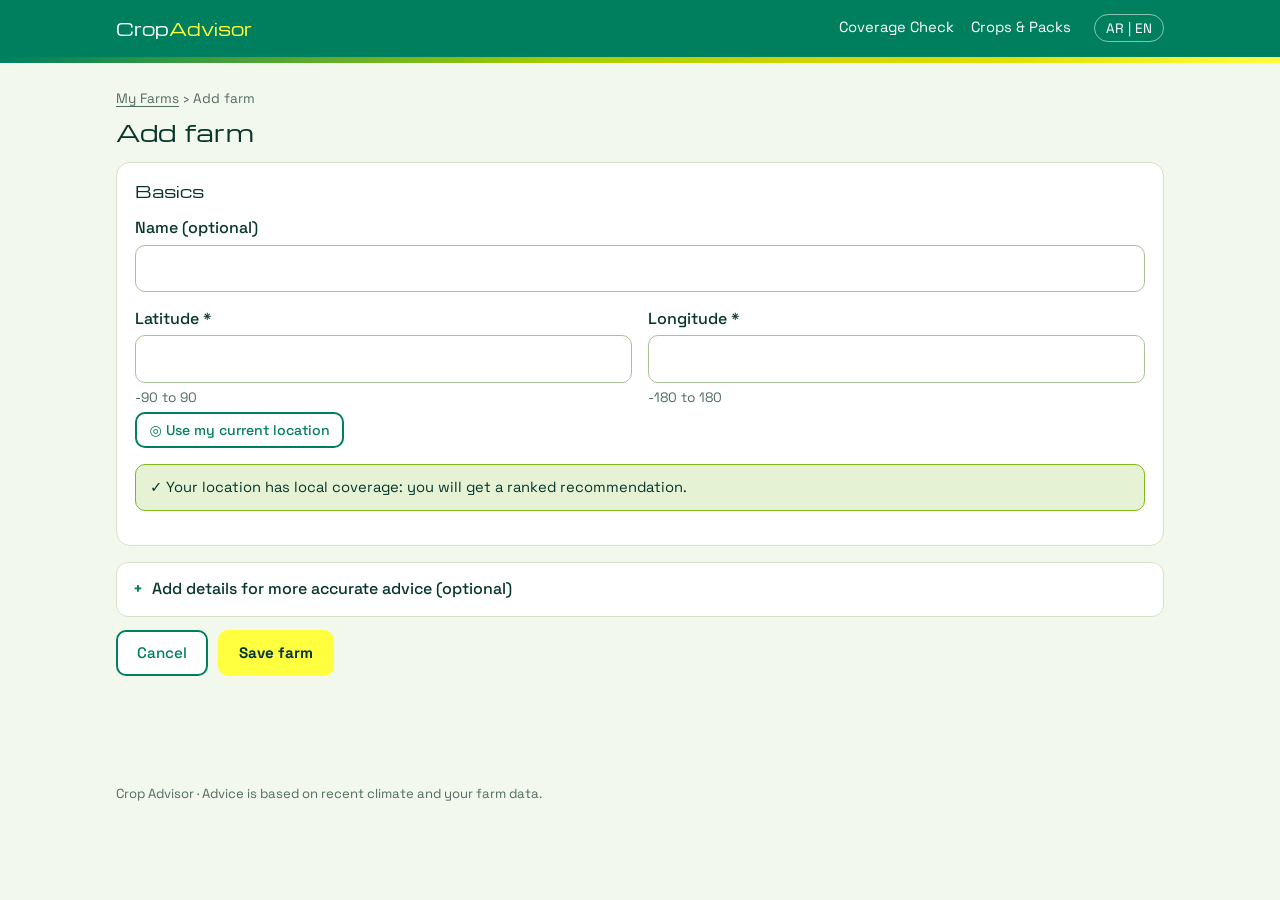
==== add-farm.html @ c193767f "Add files via upload" ====
<!doctype html><html lang="en"><head><meta charset="utf-8"><meta name="viewport" content="width=device-width,initial-scale=1">
<title>Add Farm · Crop Advisor</title><link rel="stylesheet" href="style.css"></head><body>
<header class="site"><div class="in"><a class="logo" href="index.html">Crop<b>Advisor</b></a>
<nav><a href="coverage.html">Coverage Check</a><a href="crops.html">Crops &amp; Packs</a></nav>
<a class="lang" href="#" aria-label="Switch language">AR | EN</a></div><div class="ribbon"></div></header><main>
<p class="crumbs"><a href="index.html">My Farms</a> › Add farm</p><h1>Add farm</h1>
<div class="stack" style="margin-top:1rem"><div class="card"><h2>Basics</h2>
<label for="n">Name (optional)</label><input type="text" id="n" value="">
<div class="two-col"><div><label for="la">Latitude *</label><input type="text" id="la" inputmode="decimal" value=""><p class="hint">-90 to 90</p></div>
<div><label for="lo">Longitude *</label><input type="text" id="lo" inputmode="decimal" value=""><p class="hint">-180 to 180</p></div></div>
<a class="btn alt sm" href="#">◎ Use my current location</a>
<p class="banner good" style="margin-top:1rem">✓ Your location has local coverage: you will get a ranked recommendation.</p></div>
<details><summary>Add details for more accurate advice (optional)</summary>
<label for="el">Elevation (m)</label><input type="number" id="el" value="">
<span class="lab">Irrigation</span><div class="pills"><label><input type="radio" name="ir"><span>No irrigation</span></label><label><input type="radio" name="ir"><span>Limited</span></label><label><input type="radio" name="ir"><span>Full</span></label><label><input type="radio" name="ir"><span>I don't know</span></label></div>
<p class="hint">If not set, we assume no irrigation and exclude crops that need irrigation.</p>
<label for="sa">Soil salinity (dS/m)</label><input type="text" id="sa" inputmode="decimal" value=""><label style="font-weight:400"><input type="checkbox"> I don't know</label>
<p class="hint">If unknown, we will ask you to check it for sensitive crops.</p>
<span class="lab">Soil depth</span><div class="pills"><label><input type="radio" name="sd"><span>Shallow</span></label><label><input type="radio" name="sd"><span>Medium</span></label><label><input type="radio" name="sd"><span>Deep</span></label><label><input type="radio" name="sd"><span>I don't know</span></label></div>
<label for="pc">Previous crop</label><select id="pc"><option>I don't know / none</option><option>Wheat</option><option>Barley</option><option>Lentil</option></select>
<p class="hint">Helps us suggest crops that restore nitrogen after cereals.</p></details></div>
<div class="sticky"><a class="btn alt" href="index.html">Cancel</a><a class="btn go" href="farm.html">Save farm</a></div></main><footer>Crop Advisor · Advice is based on recent climate and your farm data.</footer></body></html>
---- style.css ----
/* Crop Advisor — shared stylesheet
   Palette: Jungle Teal 007f5f · Sea Green 2b9348 · Bright Fern 55a630 · Lime Moss 80b918
            Yellow Green aacc00 · Lemon Lime bfd200 d4d700 dddf00 · Yellow eeef20 ffff3f
   Fonts: Michroma (NASA-style display; swap in "Nasalization" if installed) + Space Grotesk (body) */
@import url("https://fonts.googleapis.com/css2?family=Michroma&family=Space+Grotesk:wght@400;500;700&display=swap");
:root{
  --teal:#007f5f;--sea:#2b9348;--fern:#55a630;--moss:#80b918;--yg:#aacc00;
  --lime:#bfd200;--lime2:#d4d700;--lime3:#dddf00;--yel:#eeef20;--yel2:#ffff3f;
  --ink:#06352b;--muted:#4f6b62;--line:#d5e3c8;--bg:#f3f8ec;--card:#fff;
  --tint:#e6f2d4;--warn:#fff8b8;--r:14px;
  --display:"Nasalization","Michroma","Space Grotesk",sans-serif;
  --body:"Space Grotesk","Segoe UI",system-ui,sans-serif;
}
*{box-sizing:border-box}
body{margin:0;background:var(--bg);color:var(--ink);font:400 16px/1.55 var(--body)}
a{color:var(--teal);text-underline-offset:3px}
h1,h2,h3{font-family:var(--display);font-weight:400;letter-spacing:.01em;line-height:1.25;margin:0}
h1{font-size:1.45rem}h2{font-size:1.02rem;margin-bottom:.7rem}h3{font-size:.9rem}
p{margin:.3rem 0 .6rem}
.muted{color:var(--muted);font-size:.9rem}
/* header */
.site{background:var(--teal);color:#fff}
.site .in{max-width:1080px;margin:auto;padding:.8rem 1rem;display:flex;flex-wrap:wrap;gap:.6rem 1.4rem;align-items:center}
.logo{font:400 1.05rem var(--display);color:#fff;text-decoration:none;margin-right:auto}
.logo b{color:var(--yel2);font-weight:400}
.site nav{display:flex;gap:1.1rem;font-size:.92rem}
.site nav a{color:#fff;text-decoration:none;padding:.2rem 0;border-bottom:2px solid transparent}
.site nav a:hover,.site nav a.on{border-color:var(--yel2)}
.lang{border:1px solid #ffffff88;border-radius:99px;padding:.15rem .7rem;font-size:.85rem;color:#fff;text-decoration:none}
.ribbon{height:6px;background:linear-gradient(90deg,#007f5f,#2b9348,#55a630,#80b918,#aacc00,#bfd200,#d4d700,#dddf00,#eeef20,#ffff3f)}
main{max-width:1080px;margin:auto;padding:1.3rem 1rem 5rem}
footer{max-width:1080px;margin:auto;padding:1rem;color:var(--muted);font-size:.82rem}
.crumbs{font-size:.85rem;color:var(--muted);margin-bottom:.5rem}
.crumbs a{color:var(--muted)}
.bar{display:flex;flex-wrap:wrap;gap:.8rem;align-items:center;justify-content:space-between;margin-bottom:1.1rem}
/* buttons */
.btn{display:inline-flex;align-items:center;justify-content:center;gap:.4rem;font:500 .95rem var(--body);padding:.7rem 1.2rem;border-radius:10px;border:2px solid var(--teal);background:var(--teal);color:#fff;text-decoration:none;cursor:pointer;min-height:44px}
.btn:hover{background:var(--ink);border-color:var(--ink)}
.btn.alt{background:#fff;color:var(--teal)}
.btn.alt:hover{background:var(--tint)}
.btn.go{background:var(--yel2);border-color:var(--yel2);color:var(--ink);font-weight:700}
.btn.go:hover{background:var(--yel);border-color:var(--yel)}
.btn.danger{background:#b3261e;border-color:#b3261e}
.btn[disabled]{opacity:.45;pointer-events:none}
.btn.sm{padding:.35rem .8rem;min-height:36px;font-size:.88rem}
:focus-visible{outline:3px solid var(--ink);outline-offset:2px}
/* cards & grid */
.card{background:var(--card);border:1px solid var(--line);border-radius:var(--r);padding:1.1rem}
.card.hot{border:2px solid var(--moss);background:linear-gradient(180deg,#fff,var(--tint))}
.stack>*+*{margin-top:1rem}
.grid{display:grid;gap:1rem}
@media(min-width:800px){.grid.two{grid-template-columns:1fr 1fr}.grid.main{grid-template-columns:1.4fr 1fr}}
.card a.cover{color:inherit;text-decoration:none}
/* badges: always text + icon */
.badge{display:inline-flex;gap:.35rem;align-items:center;font-size:.82rem;font-weight:500;padding:.15rem .65rem;border-radius:99px;background:var(--tint);color:var(--ink);border:1px solid var(--moss)}
.badge.ok{background:var(--sea);border-color:var(--sea);color:#fff}
.badge.warn{background:var(--warn);border-color:var(--lime3)}
.badge.na{background:#eceee9;border-color:#c8cdc4;color:#5d655f}
.badge.info{background:#e1f3ee;border-color:var(--teal)}
.row{display:flex;flex-wrap:wrap;gap:.5rem;align-items:center}
/* data list */
dl.kv{display:grid;grid-template-columns:max-content 1fr;gap:.4rem 1.2rem;margin:.4rem 0}
dl.kv dt{color:var(--muted);font-size:.9rem}dl.kv dd{margin:0}
.banner{display:flex;gap:.6rem;align-items:flex-start;background:var(--warn);border:1px solid var(--lime3);border-radius:10px;padding:.7rem .9rem;margin-bottom:1rem;font-size:.92rem}
.banner.bad{background:#fde7e4;border-color:#e0a49d}
.banner.good{background:var(--tint);border-color:var(--moss)}
/* forms */
label,.lab{display:block;font-weight:500;margin:.9rem 0 .25rem}
.hint{font-size:.85rem;color:var(--muted);margin:.25rem 0}
input[type=text],input[type=number],select{width:100%;font:inherit;padding:.65rem .8rem;border:1.5px solid #a9c19a;border-radius:10px;background:#fff;color:var(--ink);min-height:44px}
input:focus,select:focus{border-color:var(--teal);outline:3px solid #aacc0088}
.two-col{display:grid;gap:0 1rem}@media(min-width:600px){.two-col{grid-template-columns:1fr 1fr}}
.pills{display:flex;flex-wrap:wrap;gap:.5rem}
.pills label{margin:0;font-weight:400}
.pills input{position:absolute;opacity:0}
.pills span{display:inline-block;padding:.5rem .9rem;border:1.5px solid #a9c19a;border-radius:99px;background:#fff;cursor:pointer}
.pills input:checked+span{background:var(--teal);color:#fff;border-color:var(--teal)}
.pills input:focus-visible+span{outline:3px solid var(--ink)}
details{border:1px solid var(--line);border-radius:12px;background:#fff;padding:.2rem 1rem}
details>summary{cursor:pointer;font-weight:500;padding:.7rem 0;list-style:none}
details>summary::before{content:"+";display:inline-block;width:1.2rem;color:var(--teal);font-weight:700}
details[open]>summary::before{content:"–"}
details[open]{padding-bottom:.8rem}
.sticky{position:sticky;bottom:0;background:linear-gradient(0deg,var(--bg) 70%,transparent);padding:.8rem 0;display:flex;gap:.6rem;z-index:5}
.sticky .btn{flex:1}@media(min-width:800px){.sticky{position:static;background:none}.sticky .btn{flex:none}}
/* farm card, lists */
.farm h3{margin-bottom:.3rem}
.farm .foot{display:flex;flex-wrap:wrap;gap:.6rem;align-items:center;justify-content:space-between;margin-top:.8rem}
.menu{position:relative;border:0;background:none;padding:0}
.menu summary{padding:.2rem .6rem;border:1px solid var(--line);border-radius:8px;display:inline-block}
.menu summary::before{content:""}
.menu .pop{position:absolute;right:0;z-index:9;background:#fff;border:1px solid var(--line);border-radius:10px;padding:.4rem;min-width:170px;box-shadow:0 8px 24px #06352b22}
.menu .pop a{display:block;padding:.45rem .6rem;text-decoration:none;border-radius:6px}
.menu .pop a:hover{background:var(--tint)}
.pager{display:flex;justify-content:center;gap:.6rem;margin-top:1.2rem}
/* crops rank */
.crop{display:grid;grid-template-columns:2.6rem 1fr;gap:.8rem;padding:.9rem 0;border-top:1px solid var(--line)}
.crop:first-of-type{border-top:0}
.rank{width:2.6rem;height:2.6rem;border-radius:50%;display:grid;place-items:center;font:400 .95rem var(--display);color:var(--ink)}
.crop ul{margin:.3rem 0;padding-left:1.1rem}
.fallow{border-left:6px solid var(--yg)}
.opt{display:flex;gap:.6rem;align-items:center;border:1.5px solid #a9c19a;border-radius:10px;padding:.6rem .8rem;margin:.4rem 0;background:#fff;font-weight:400}
.opt input{width:1.1rem;height:1.1rem;accent-color:var(--teal)}
/* modal via :target */
.modal{display:none;position:fixed;inset:0;background:#06352bb3;place-items:center;padding:1rem;z-index:20}
.modal:target{display:grid}
.modal .card{max-width:460px;width:100%}
.modal .row{justify-content:flex-end;margin-top:1rem}
/* tabs & misc */
.tabs{display:flex;gap:.3rem;border-bottom:2px solid var(--line);margin-bottom:1rem}
.tabs a{padding:.6rem 1.1rem;text-decoration:none;color:var(--muted);border-bottom:3px solid transparent;margin-bottom:-2px}
.tabs a.on{color:var(--teal);border-color:var(--teal);font-weight:700}
.ltr{direction:ltr;text-align:left;background:#fff;border-left:4px solid var(--moss);padding:.6rem .9rem;border-radius:6px;font-size:.9rem;margin:.4rem 0}
.steps{display:flex;gap:.4rem;flex-wrap:wrap;font-size:.85rem;color:var(--muted);margin-top:.6rem}
.steps span{background:var(--tint);padding:.2rem .6rem;border-radius:99px}
.toast{position:fixed;left:50%;transform:translateX(-50%);bottom:5rem;background:var(--ink);color:#fff;padding:.6rem 1rem;border-radius:10px;font-size:.9rem}
.err{color:#b3261e;font-size:.85rem;margin:.25rem 0}
.skel{height:14px;border-radius:7px;background:linear-gradient(90deg,#e3ecd8,#f4f8ee,#e3ecd8);margin:.5rem 0}
@media(prefers-reduced-motion:reduce){*{transition:none!important;animation:none!important}}
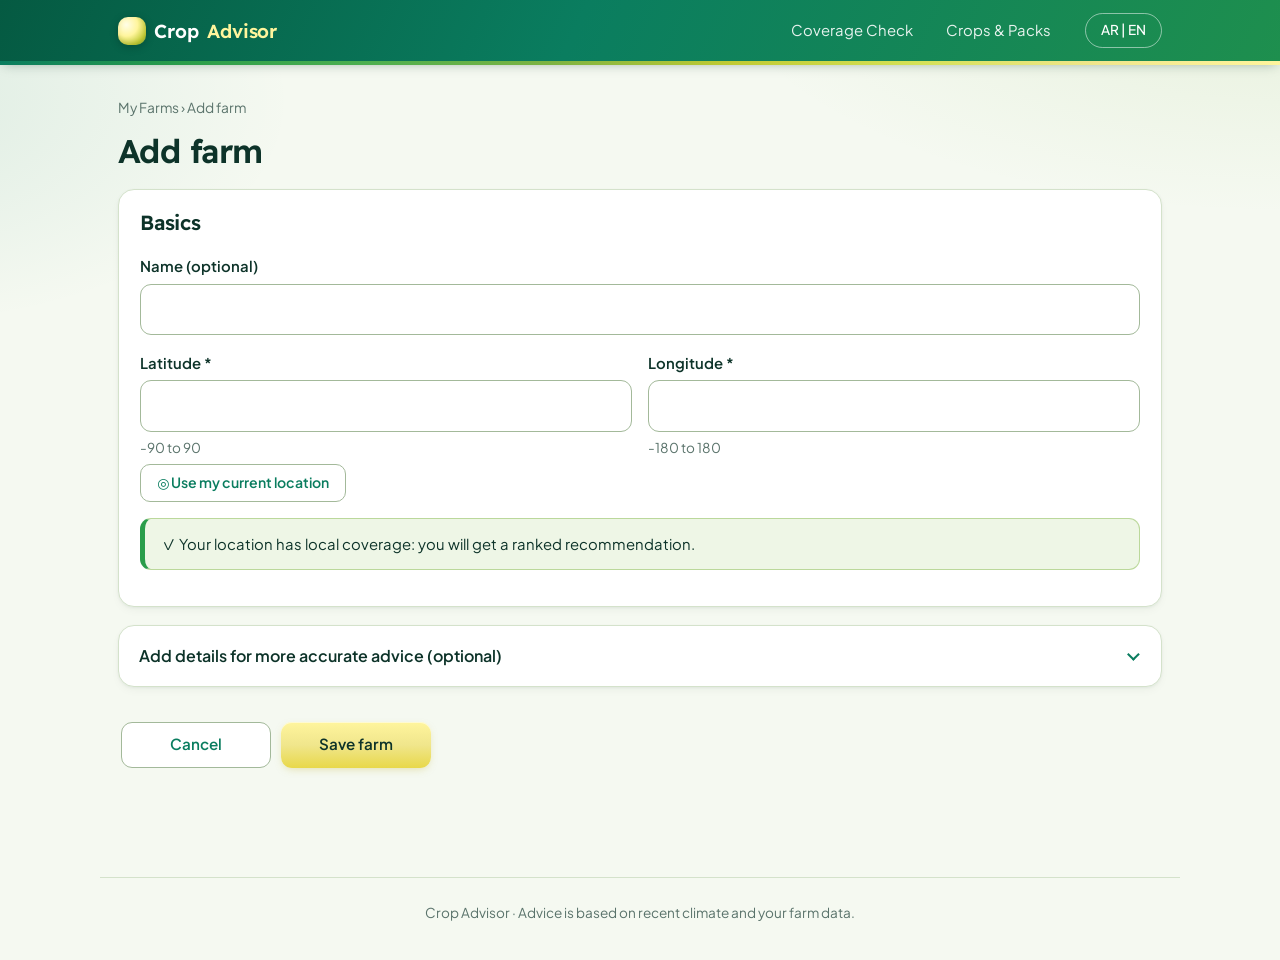
==== commit 1734fb7f: "Add files via upload" ====
--- a/add-farm.html
+++ b/add-farm.html
@@ -1,22 +1,61 @@
-<!doctype html><html lang="en"><head><meta charset="utf-8"><meta name="viewport" content="width=device-width,initial-scale=1">
-<title>Add Farm · Crop Advisor</title><link rel="stylesheet" href="style.css"></head><body>
-<header class="site"><div class="in"><a class="logo" href="index.html">Crop<b>Advisor</b></a>
-<nav><a href="coverage.html">Coverage Check</a><a href="crops.html">Crops &amp; Packs</a></nav>
-<a class="lang" href="#" aria-label="Switch language">AR | EN</a></div><div class="ribbon"></div></header><main>
-<p class="crumbs"><a href="index.html">My Farms</a> › Add farm</p><h1>Add farm</h1>
-<div class="stack" style="margin-top:1rem"><div class="card"><h2>Basics</h2>
-<label for="n">Name (optional)</label><input type="text" id="n" value="">
-<div class="two-col"><div><label for="la">Latitude *</label><input type="text" id="la" inputmode="decimal" value=""><p class="hint">-90 to 90</p></div>
-<div><label for="lo">Longitude *</label><input type="text" id="lo" inputmode="decimal" value=""><p class="hint">-180 to 180</p></div></div>
-<a class="btn alt sm" href="#">◎ Use my current location</a>
-<p class="banner good" style="margin-top:1rem">✓ Your location has local coverage: you will get a ranked recommendation.</p></div>
-<details><summary>Add details for more accurate advice (optional)</summary>
-<label for="el">Elevation (m)</label><input type="number" id="el" value="">
-<span class="lab">Irrigation</span><div class="pills"><label><input type="radio" name="ir"><span>No irrigation</span></label><label><input type="radio" name="ir"><span>Limited</span></label><label><input type="radio" name="ir"><span>Full</span></label><label><input type="radio" name="ir"><span>I don't know</span></label></div>
-<p class="hint">If not set, we assume no irrigation and exclude crops that need irrigation.</p>
-<label for="sa">Soil salinity (dS/m)</label><input type="text" id="sa" inputmode="decimal" value=""><label style="font-weight:400"><input type="checkbox"> I don't know</label>
-<p class="hint">If unknown, we will ask you to check it for sensitive crops.</p>
-<span class="lab">Soil depth</span><div class="pills"><label><input type="radio" name="sd"><span>Shallow</span></label><label><input type="radio" name="sd"><span>Medium</span></label><label><input type="radio" name="sd"><span>Deep</span></label><label><input type="radio" name="sd"><span>I don't know</span></label></div>
-<label for="pc">Previous crop</label><select id="pc"><option>I don't know / none</option><option>Wheat</option><option>Barley</option><option>Lentil</option></select>
-<p class="hint">Helps us suggest crops that restore nitrogen after cereals.</p></details></div>
-<div class="sticky"><a class="btn alt" href="index.html">Cancel</a><a class="btn go" href="farm.html">Save farm</a></div></main><footer>Crop Advisor · Advice is based on recent climate and your farm data.</footer></body></html>+<!doctype html>
+<html lang="en">
+<head>
+    <meta charset="utf-8">
+    <meta name="viewport" content="width=device-width,initial-scale=1">
+    <title>Add Farm · Crop Advisor</title>
+    <link rel="stylesheet" href="style.css">
+</head>
+<body>
+<header class="site">
+    <div class="in"><a class="logo" href="index.html">Crop<b>Advisor</b></a>
+        <nav><a href="coverage.html">Coverage Check</a><a href="crops.html">Crops &amp; Packs</a></nav>
+        <a class="lang" href="#" aria-label="Switch language">AR | EN</a></div>
+    <div class="ribbon"></div>
+</header>
+<main>
+    <p class="crumbs"><a href="index.html">My Farms</a> › Add farm</p>
+    <h1>Add farm</h1>
+    <div class="stack" style="margin-top:1rem">
+        <div class="card"><h2>Basics</h2>
+            <label for="n">Name (optional)</label><input type="text" id="n" value="">
+            <div class="two-col">
+                <div><label for="la">Latitude *</label><input type="text" id="la" inputmode="decimal" value="">
+                    <p class="hint">-90 to 90</p></div>
+                <div><label for="lo">Longitude *</label><input type="text" id="lo" inputmode="decimal" value="">
+                    <p class="hint">-180 to 180</p></div>
+            </div>
+            <a class="btn alt sm" href="#">◎ Use my current location</a>
+            <p class="banner good" style="margin-top:1rem">✓ Your location has local coverage: you will get a ranked
+                recommendation.</p></div>
+        <details>
+            <summary>Add details for more accurate advice (optional)</summary>
+            <label for="el">Elevation (m)</label><input type="number" id="el" value="">
+            <span class="lab">Irrigation</span>
+            <div class="pills"><label><input type="radio" name="ir"><span>No irrigation</span></label><label><input
+                    type="radio" name="ir"><span>Limited</span></label><label><input type="radio"
+                                                                                     name="ir"><span>Full</span></label><label><input
+                    type="radio" name="ir"><span>I don't know</span></label></div>
+            <p class="hint">If not set, we assume no irrigation and exclude crops that need irrigation.</p>
+            <label for="sa">Soil salinity (dS/m)</label><input type="text" id="sa" inputmode="decimal" value=""><label
+                style="font-weight:400"><input type="checkbox"> I don't know</label>
+            <p class="hint">If unknown, we will ask you to check it for sensitive crops.</p>
+            <span class="lab">Soil depth</span>
+            <div class="pills"><label><input type="radio" name="sd"><span>Shallow</span></label><label><input
+                    type="radio" name="sd"><span>Medium</span></label><label><input type="radio"
+                                                                                    name="sd"><span>Deep</span></label><label><input
+                    type="radio" name="sd"><span>I don't know</span></label></div>
+            <label for="pc">Previous crop</label><select id="pc">
+            <option>I don't know / none</option>
+            <option>Wheat</option>
+            <option>Barley</option>
+            <option>Lentil</option>
+        </select>
+            <p class="hint">Helps us suggest crops that restore nitrogen after cereals.</p></details>
+    </div>
+    <div class="sticky"><a class="btn alt" href="index.html">Cancel</a><a class="btn go" href="farm.html">Save farm</a>
+    </div>
+</main>
+<footer>Crop Advisor · Advice is based on recent climate and your farm data.</footer>
+</body>
+</html>
--- a/style.css
+++ b/style.css
@@ -1,119 +1,1258 @@
-/* Crop Advisor — shared stylesheet
-   Palette: Jungle Teal 007f5f · Sea Green 2b9348 · Bright Fern 55a630 · Lime Moss 80b918
-            Yellow Green aacc00 · Lemon Lime bfd200 d4d700 dddf00 · Yellow eeef20 ffff3f
-   Fonts: Michroma (NASA-style display; swap in "Nasalization" if installed) + Space Grotesk (body) */
-@import url("https://fonts.googleapis.com/css2?family=Michroma&family=Space+Grotesk:wght@400;500;700&display=swap");
-:root{
-  --teal:#007f5f;--sea:#2b9348;--fern:#55a630;--moss:#80b918;--yg:#aacc00;
-  --lime:#bfd200;--lime2:#d4d700;--lime3:#dddf00;--yel:#eeef20;--yel2:#ffff3f;
-  --ink:#06352b;--muted:#4f6b62;--line:#d5e3c8;--bg:#f3f8ec;--card:#fff;
-  --tint:#e6f2d4;--warn:#fff8b8;--r:14px;
-  --display:"Nasalization","Michroma","Space Grotesk",sans-serif;
-  --body:"Space Grotesk","Segoe UI",system-ui,sans-serif;
-}
-*{box-sizing:border-box}
-body{margin:0;background:var(--bg);color:var(--ink);font:400 16px/1.55 var(--body)}
-a{color:var(--teal);text-underline-offset:3px}
-h1,h2,h3{font-family:var(--display);font-weight:400;letter-spacing:.01em;line-height:1.25;margin:0}
-h1{font-size:1.45rem}h2{font-size:1.02rem;margin-bottom:.7rem}h3{font-size:.9rem}
-p{margin:.3rem 0 .6rem}
-.muted{color:var(--muted);font-size:.9rem}
-/* header */
-.site{background:var(--teal);color:#fff}
-.site .in{max-width:1080px;margin:auto;padding:.8rem 1rem;display:flex;flex-wrap:wrap;gap:.6rem 1.4rem;align-items:center}
-.logo{font:400 1.05rem var(--display);color:#fff;text-decoration:none;margin-right:auto}
-.logo b{color:var(--yel2);font-weight:400}
-.site nav{display:flex;gap:1.1rem;font-size:.92rem}
-.site nav a{color:#fff;text-decoration:none;padding:.2rem 0;border-bottom:2px solid transparent}
-.site nav a:hover,.site nav a.on{border-color:var(--yel2)}
-.lang{border:1px solid #ffffff88;border-radius:99px;padding:.15rem .7rem;font-size:.85rem;color:#fff;text-decoration:none}
-.ribbon{height:6px;background:linear-gradient(90deg,#007f5f,#2b9348,#55a630,#80b918,#aacc00,#bfd200,#d4d700,#dddf00,#eeef20,#ffff3f)}
-main{max-width:1080px;margin:auto;padding:1.3rem 1rem 5rem}
-footer{max-width:1080px;margin:auto;padding:1rem;color:var(--muted);font-size:.82rem}
-.crumbs{font-size:.85rem;color:var(--muted);margin-bottom:.5rem}
-.crumbs a{color:var(--muted)}
-.bar{display:flex;flex-wrap:wrap;gap:.8rem;align-items:center;justify-content:space-between;margin-bottom:1.1rem}
-/* buttons */
-.btn{display:inline-flex;align-items:center;justify-content:center;gap:.4rem;font:500 .95rem var(--body);padding:.7rem 1.2rem;border-radius:10px;border:2px solid var(--teal);background:var(--teal);color:#fff;text-decoration:none;cursor:pointer;min-height:44px}
-.btn:hover{background:var(--ink);border-color:var(--ink)}
-.btn.alt{background:#fff;color:var(--teal)}
-.btn.alt:hover{background:var(--tint)}
-.btn.go{background:var(--yel2);border-color:var(--yel2);color:var(--ink);font-weight:700}
-.btn.go:hover{background:var(--yel);border-color:var(--yel)}
-.btn.danger{background:#b3261e;border-color:#b3261e}
-.btn[disabled]{opacity:.45;pointer-events:none}
-.btn.sm{padding:.35rem .8rem;min-height:36px;font-size:.88rem}
-:focus-visible{outline:3px solid var(--ink);outline-offset:2px}
-/* cards & grid */
-.card{background:var(--card);border:1px solid var(--line);border-radius:var(--r);padding:1.1rem}
-.card.hot{border:2px solid var(--moss);background:linear-gradient(180deg,#fff,var(--tint))}
-.stack>*+*{margin-top:1rem}
-.grid{display:grid;gap:1rem}
-@media(min-width:800px){.grid.two{grid-template-columns:1fr 1fr}.grid.main{grid-template-columns:1.4fr 1fr}}
-.card a.cover{color:inherit;text-decoration:none}
-/* badges: always text + icon */
-.badge{display:inline-flex;gap:.35rem;align-items:center;font-size:.82rem;font-weight:500;padding:.15rem .65rem;border-radius:99px;background:var(--tint);color:var(--ink);border:1px solid var(--moss)}
-.badge.ok{background:var(--sea);border-color:var(--sea);color:#fff}
-.badge.warn{background:var(--warn);border-color:var(--lime3)}
-.badge.na{background:#eceee9;border-color:#c8cdc4;color:#5d655f}
-.badge.info{background:#e1f3ee;border-color:var(--teal)}
-.row{display:flex;flex-wrap:wrap;gap:.5rem;align-items:center}
-/* data list */
-dl.kv{display:grid;grid-template-columns:max-content 1fr;gap:.4rem 1.2rem;margin:.4rem 0}
-dl.kv dt{color:var(--muted);font-size:.9rem}dl.kv dd{margin:0}
-.banner{display:flex;gap:.6rem;align-items:flex-start;background:var(--warn);border:1px solid var(--lime3);border-radius:10px;padding:.7rem .9rem;margin-bottom:1rem;font-size:.92rem}
-.banner.bad{background:#fde7e4;border-color:#e0a49d}
-.banner.good{background:var(--tint);border-color:var(--moss)}
-/* forms */
-label,.lab{display:block;font-weight:500;margin:.9rem 0 .25rem}
-.hint{font-size:.85rem;color:var(--muted);margin:.25rem 0}
-input[type=text],input[type=number],select{width:100%;font:inherit;padding:.65rem .8rem;border:1.5px solid #a9c19a;border-radius:10px;background:#fff;color:var(--ink);min-height:44px}
-input:focus,select:focus{border-color:var(--teal);outline:3px solid #aacc0088}
-.two-col{display:grid;gap:0 1rem}@media(min-width:600px){.two-col{grid-template-columns:1fr 1fr}}
-.pills{display:flex;flex-wrap:wrap;gap:.5rem}
-.pills label{margin:0;font-weight:400}
-.pills input{position:absolute;opacity:0}
-.pills span{display:inline-block;padding:.5rem .9rem;border:1.5px solid #a9c19a;border-radius:99px;background:#fff;cursor:pointer}
-.pills input:checked+span{background:var(--teal);color:#fff;border-color:var(--teal)}
-.pills input:focus-visible+span{outline:3px solid var(--ink)}
-details{border:1px solid var(--line);border-radius:12px;background:#fff;padding:.2rem 1rem}
-details>summary{cursor:pointer;font-weight:500;padding:.7rem 0;list-style:none}
-details>summary::before{content:"+";display:inline-block;width:1.2rem;color:var(--teal);font-weight:700}
-details[open]>summary::before{content:"–"}
-details[open]{padding-bottom:.8rem}
-.sticky{position:sticky;bottom:0;background:linear-gradient(0deg,var(--bg) 70%,transparent);padding:.8rem 0;display:flex;gap:.6rem;z-index:5}
-.sticky .btn{flex:1}@media(min-width:800px){.sticky{position:static;background:none}.sticky .btn{flex:none}}
-/* farm card, lists */
-.farm h3{margin-bottom:.3rem}
-.farm .foot{display:flex;flex-wrap:wrap;gap:.6rem;align-items:center;justify-content:space-between;margin-top:.8rem}
-.menu{position:relative;border:0;background:none;padding:0}
-.menu summary{padding:.2rem .6rem;border:1px solid var(--line);border-radius:8px;display:inline-block}
-.menu summary::before{content:""}
-.menu .pop{position:absolute;right:0;z-index:9;background:#fff;border:1px solid var(--line);border-radius:10px;padding:.4rem;min-width:170px;box-shadow:0 8px 24px #06352b22}
-.menu .pop a{display:block;padding:.45rem .6rem;text-decoration:none;border-radius:6px}
-.menu .pop a:hover{background:var(--tint)}
-.pager{display:flex;justify-content:center;gap:.6rem;margin-top:1.2rem}
-/* crops rank */
-.crop{display:grid;grid-template-columns:2.6rem 1fr;gap:.8rem;padding:.9rem 0;border-top:1px solid var(--line)}
-.crop:first-of-type{border-top:0}
-.rank{width:2.6rem;height:2.6rem;border-radius:50%;display:grid;place-items:center;font:400 .95rem var(--display);color:var(--ink)}
-.crop ul{margin:.3rem 0;padding-left:1.1rem}
-.fallow{border-left:6px solid var(--yg)}
-.opt{display:flex;gap:.6rem;align-items:center;border:1.5px solid #a9c19a;border-radius:10px;padding:.6rem .8rem;margin:.4rem 0;background:#fff;font-weight:400}
-.opt input{width:1.1rem;height:1.1rem;accent-color:var(--teal)}
-/* modal via :target */
-.modal{display:none;position:fixed;inset:0;background:#06352bb3;place-items:center;padding:1rem;z-index:20}
-.modal:target{display:grid}
-.modal .card{max-width:460px;width:100%}
-.modal .row{justify-content:flex-end;margin-top:1rem}
-/* tabs & misc */
-.tabs{display:flex;gap:.3rem;border-bottom:2px solid var(--line);margin-bottom:1rem}
-.tabs a{padding:.6rem 1.1rem;text-decoration:none;color:var(--muted);border-bottom:3px solid transparent;margin-bottom:-2px}
-.tabs a.on{color:var(--teal);border-color:var(--teal);font-weight:700}
-.ltr{direction:ltr;text-align:left;background:#fff;border-left:4px solid var(--moss);padding:.6rem .9rem;border-radius:6px;font-size:.9rem;margin:.4rem 0}
-.steps{display:flex;gap:.4rem;flex-wrap:wrap;font-size:.85rem;color:var(--muted);margin-top:.6rem}
-.steps span{background:var(--tint);padding:.2rem .6rem;border-radius:99px}
-.toast{position:fixed;left:50%;transform:translateX(-50%);bottom:5rem;background:var(--ink);color:#fff;padding:.6rem 1rem;border-radius:10px;font-size:.9rem}
-.err{color:#b3261e;font-size:.85rem;margin:.25rem 0}
-.skel{height:14px;border-radius:7px;background:linear-gradient(90deg,#e3ecd8,#f4f8ee,#e3ecd8);margin:.5rem 0}
-@media(prefers-reduced-motion:reduce){*{transition:none!important;animation:none!important}}
+/* Crop Advisor — Classic Modern Edition
+   Calm transitions · Subtle hover · Professional look
+*/
+
+@import url("https://fonts.googleapis.com/css2?family=Plus+Jakarta+Sans:wght@400;500;600;700&family=IBM+Plex+Sans+Arabic:wght@400;500;600;700&family=Readex+Pro:wght@400;500;600;700&display=swap");
+
+/* ============ Design tokens ============ */
+:root {
+    color-scheme: light dark;
+
+    /* Brand */
+    --teal: #0a7d5f;
+    --teal-dark: #066348;
+    --sea: #2a9d4b;
+    --fern: #4caf50;
+    --moss: #7cb342;
+    --yg: #c0ca33;
+    --lime: #d4e157;
+    --yel: #f0e68c;
+    --yel2: #fff59d;
+
+    --sea-text: #1b7a3a;
+    --danger: #c62828;
+    --danger-dark: #b71c1c;
+
+    /* Surfaces */
+    --ink: #0d3329;
+    --muted: #5a736b;
+    --line: #d4e2cb;
+    --bg: #f5f9f1;
+    --card: #ffffff;
+    --field: #ffffff;
+    --tint: #eef6e6;
+    --warn: #fff9c4;
+    --warn-line: #e6d84a;
+    --info-bg: #e0f2ec;
+    --na-bg: #eef1ec;
+    --na-line: #cdd5c8;
+    --na-text: #5c665d;
+    --link: #0a7d5f;
+    --field-line: #a3b99a;
+    --ring: #c0ca3380;
+    --bad-bg: #fdecea;
+    --bad-line: #e8a9a3;
+    --skel-a: #e4eddb;
+    --skel-b: #f4f9ee;
+
+    /* Shape */
+    --r: 16px;
+    --r-sm: 11px;
+    --shadow: 0 1px 3px rgba(13, 51, 41, 0.05), 0 4px 12px -4px rgba(13, 51, 41, 0.08);
+    --shadow-md: 0 2px 8px rgba(13, 51, 41, 0.07), 0 8px 20px -6px rgba(13, 51, 41, 0.1);
+    --shadow-lg: 0 4px 16px rgba(13, 51, 41, 0.09), 0 16px 32px -10px rgba(13, 51, 41, 0.12);
+
+    /* Type */
+    --display: "Readex Pro", "Plus Jakarta Sans", "IBM Plex Sans Arabic", system-ui, sans-serif;
+    --body: "Plus Jakarta Sans", "IBM Plex Sans Arabic", "Segoe UI", system-ui, -apple-system, "Noto Sans Arabic", Tahoma, sans-serif;
+    --fs-h1: clamp(1.5rem, 1.2rem + 1.25vw, 2.05rem);
+    --fs-h2: clamp(1.1rem, 1rem + 0.35vw, 1.28rem);
+    --fs-h3: 1.05rem;
+}
+
+@media (prefers-color-scheme: dark) {
+    :root {
+        --ink: #e8f5e9;
+        --muted: #9bb5a8;
+        --line: #2a4238;
+        --bg: #0b1612;
+        --card: #12241e;
+        --field: #0e1f1a;
+        --tint: #1a3229;
+        --warn: #3d3a14;
+        --warn-line: #6b6520;
+        --info-bg: #0f342c;
+        --na-bg: #1a2924;
+        --na-line: #33453e;
+        --na-text: #a3b8ad;
+        --link: #6fdcb9;
+        --field-line: #3d6456;
+        --ring: #7cb34266;
+        --bad-bg: #3a1c19;
+        --bad-line: #7a3a34;
+        --skel-a: #1a3229;
+        --skel-b: #1f4036;
+        --shadow: 0 1px 3px rgba(0, 0, 0, 0.3), 0 4px 14px -4px rgba(0, 0, 0, 0.4);
+        --shadow-md: 0 2px 10px rgba(0, 0, 0, 0.35), 0 8px 22px -6px rgba(0, 0, 0, 0.45);
+        --shadow-lg: 0 4px 18px rgba(0, 0, 0, 0.4), 0 16px 36px -10px rgba(0, 0, 0, 0.5);
+    }
+}
+
+/* ============ Base ============ */
+*, *::before, *::after {
+    box-sizing: border-box;
+}
+
+html {
+    -webkit-text-size-adjust: 100%;
+    text-size-adjust: 100%;
+    scroll-behavior: smooth;
+}
+
+body {
+    margin: 0;
+    color: var(--ink);
+    font: 400 16px/1.65 var(--body);
+    background: radial-gradient(900px 420px at 100% -60px, rgba(124, 179, 66, 0.14), transparent 65%),
+    radial-gradient(700px 380px at -10% 100px, rgba(10, 125, 95, 0.1), transparent 60%),
+    var(--bg);
+    background-attachment: fixed;
+    -webkit-font-smoothing: antialiased;
+    text-rendering: optimizeLegibility;
+    font-variant-numeric: lining-nums;
+}
+
+img, svg, video {
+    max-width: 100%;
+    height: auto;
+}
+
+a {
+    color: var(--link);
+    text-underline-offset: 3px;
+    text-decoration-thickness: 1px;
+    transition: color 0.22s ease;
+}
+
+a:hover {
+    text-decoration-thickness: 2px;
+}
+
+h1, h2, h3 {
+    font-family: var(--display);
+    font-weight: 600;
+    letter-spacing: -0.015em;
+    line-height: 1.3;
+    margin: 0;
+    text-wrap: balance;
+}
+
+h1 {
+    font-size: var(--fs-h1);
+}
+
+h2 {
+    font-size: var(--fs-h2);
+    margin-bottom: 0.75rem;
+}
+
+h3 {
+    font-size: var(--fs-h3);
+}
+
+p {
+    margin: 0.3rem 0 0.7rem;
+    text-wrap: pretty;
+}
+
+.muted {
+    color: var(--muted);
+    font-size: 0.9rem;
+}
+
+:focus-visible {
+    outline: 3px solid var(--yg);
+    outline-offset: 3px;
+    border-radius: 6px;
+}
+
+/* Arabic / RTL */
+:lang(ar), [dir=rtl] {
+    letter-spacing: 0;
+}
+
+:lang(ar) body, body:lang(ar), [dir=rtl] body, body[dir=rtl] {
+    line-height: 1.85;
+}
+
+:lang(ar) h1, :lang(ar) h2, :lang(ar) h3,
+[dir=rtl] h1, [dir=rtl] h2, [dir=rtl] h3 {
+    letter-spacing: 0;
+    line-height: 1.5;
+}
+
+:lang(ar) .badge, [dir=rtl] .badge {
+    padding-block: 0.22rem;
+}
+
+/* ============ Header ============ */
+.site {
+    position: sticky;
+    top: 0;
+    z-index: 40;
+    color: #fff;
+    background: linear-gradient(115deg, #055a42 0%, #0a7d5f 45%, #1e8f4e 100%);
+    box-shadow: 0 2px 12px -4px rgba(6, 53, 41, 0.4);
+}
+
+.site .in {
+    max-width: 1080px;
+    margin: auto;
+    padding: 0.75rem 1.1rem;
+    display: flex;
+    flex-wrap: wrap;
+    gap: 0.5rem 1.2rem;
+    align-items: center;
+}
+
+.logo {
+    font: 600 1.18rem var(--display);
+    color: #fff;
+    text-decoration: none;
+    margin-inline-end: auto;
+    letter-spacing: -0.01em;
+    display: inline-flex;
+    align-items: center;
+    gap: 0.55rem;
+}
+
+.logo::before {
+    content: "";
+    width: 1.75rem;
+    height: 1.75rem;
+    border-radius: 10px;
+    background: radial-gradient(circle at 30% 28%, #fffde7, #fff59d 40%, #c0ca33 75%, #7cb342);
+    box-shadow: 0 2px 8px rgba(0, 0, 0, 0.22), inset 0 -2px 5px rgba(0, 0, 0, 0.1);
+}
+
+.logo b {
+    color: var(--yel2);
+    font-weight: 600;
+}
+
+.site nav {
+    display: flex;
+    flex-wrap: wrap;
+    gap: 0.3rem;
+    font-size: 0.93rem;
+}
+
+.site nav a {
+    color: rgba(255, 255, 255, 0.9);
+    text-decoration: none;
+    padding: 0.4rem 0.9rem;
+    border-radius: 99px;
+    transition: background 0.25s ease, color 0.25s ease;
+}
+
+.site nav a:hover {
+    background: rgba(255, 255, 255, 0.18);
+    color: #fff;
+}
+
+.site nav a.on {
+    background: rgba(255, 255, 255, 0.22);
+    color: #fff;
+    font-weight: 600;
+    box-shadow: inset 0 0 0 1px rgba(255, 255, 255, 0.35);
+}
+
+.site a:focus-visible {
+    outline-color: var(--yel2);
+}
+
+.lang {
+    border: 1.5px solid rgba(255, 255, 255, 0.5);
+    border-radius: 99px;
+    padding: 0.32rem 0.95rem;
+    font-size: 0.85rem;
+    font-weight: 500;
+    color: #fff;
+    text-decoration: none;
+    transition: background 0.25s ease, border-color 0.25s ease;
+}
+
+.lang:hover {
+    background: rgba(255, 255, 255, 0.18);
+    border-color: rgba(255, 255, 255, 0.7);
+}
+
+.ribbon {
+    height: 4px;
+    background: linear-gradient(90deg, #0a7d5f, #2a9d4b, #4caf50, #7cb342, #c0ca33, #d4e157, #f0e68c, #fff59d);
+}
+
+[dir=rtl] .ribbon {
+    transform: scaleX(-1);
+}
+
+@media (max-width: 560px) {
+    .site .in {
+        padding: 0.65rem 0.9rem;
+    }
+
+    .site nav {
+        order: 3;
+        width: 100%;
+        overflow-x: auto;
+        flex-wrap: nowrap;
+        scrollbar-width: none;
+    }
+
+    .site nav a {
+        white-space: nowrap;
+    }
+}
+
+main {
+    max-width: 1080px;
+    margin: auto;
+    padding: 1.7rem 1.1rem 6rem;
+}
+
+footer {
+    max-width: 1080px;
+    margin: auto;
+    padding: 1.5rem 1.1rem 2.2rem;
+    color: var(--muted);
+    font-size: 0.85rem;
+    text-align: center;
+    border-top: 1px solid var(--line);
+}
+
+.crumbs {
+    font-size: 0.86rem;
+    color: var(--muted);
+    margin-bottom: 0.65rem;
+}
+
+.crumbs a {
+    color: var(--muted);
+    text-decoration: none;
+}
+
+.crumbs a:hover {
+    color: var(--link);
+    text-decoration: underline;
+}
+
+.bar {
+    display: flex;
+    flex-wrap: wrap;
+    gap: 0.85rem;
+    align-items: center;
+    justify-content: space-between;
+    margin-bottom: 1.35rem;
+}
+
+/* ============ Buttons ============ */
+.btn {
+    display: inline-flex;
+    align-items: center;
+    justify-content: center;
+    gap: 0.45rem;
+    font: 600 0.95rem/1.2 var(--body);
+    padding: 0.78rem 1.35rem;
+    border-radius: var(--r-sm);
+    border: none;
+    background: linear-gradient(180deg, #0c9470, var(--teal));
+    color: #fff;
+    text-decoration: none;
+    cursor: pointer;
+    min-height: 46px;
+    box-shadow: inset 0 1px 0 rgba(255, 255, 255, 0.22), 0 3px 10px -3px rgba(10, 125, 95, 0.4);
+    transition: background 0.25s ease, box-shadow 0.25s ease, filter 0.25s ease;
+}
+
+.btn:hover {
+    filter: brightness(1.07);
+    box-shadow: inset 0 1px 0 rgba(255, 255, 255, 0.25), 0 5px 14px -4px rgba(10, 125, 95, 0.5);
+}
+
+.btn:active {
+    filter: brightness(0.97);
+    box-shadow: inset 0 1px 3px rgba(0, 0, 0, 0.15);
+}
+
+.btn.alt {
+    background: var(--card);
+    color: var(--link);
+    border: 1.5px solid var(--field-line);
+    box-shadow: none;
+}
+
+.btn.alt:hover {
+    background: var(--tint);
+    border-color: var(--teal);
+    filter: none;
+    box-shadow: none;
+}
+
+.btn.go {
+    background: linear-gradient(180deg, #fff59d, #f0e68c 50%, #e8d84a);
+    color: #0d3329;
+    box-shadow: inset 0 1px 0 rgba(255, 255, 255, 0.55), 0 3px 10px -3px rgba(180, 160, 0, 0.35);
+}
+
+.btn.go:hover {
+    filter: brightness(1.04);
+    box-shadow: inset 0 1px 0 rgba(255, 255, 255, 0.6), 0 5px 14px -4px rgba(180, 160, 0, 0.4);
+}
+
+.btn.danger {
+    background: linear-gradient(180deg, #d32f2f, var(--danger));
+    box-shadow: 0 3px 10px -3px rgba(198, 40, 40, 0.4);
+}
+
+.btn.danger:hover {
+    filter: brightness(1.05);
+    box-shadow: 0 5px 14px -4px rgba(198, 40, 40, 0.45);
+}
+
+.btn[disabled], .btn[aria-disabled=true] {
+    opacity: 0.45;
+    pointer-events: none;
+    box-shadow: none;
+}
+
+.btn.sm {
+    padding: 0.42rem 1rem;
+    min-height: 38px;
+    font-size: 0.88rem;
+    border-radius: 10px;
+}
+
+.btn .spinner, .spinner {
+    width: 1em;
+    height: 1em;
+    border: 2px solid currentColor;
+    border-inline-end-color: transparent;
+    border-radius: 50%;
+    display: inline-block;
+    animation: spin 0.75s linear infinite;
+}
+
+@keyframes spin {
+    to {
+        transform: rotate(360deg);
+    }
+}
+
+/* ============ Cards & layout ============ */
+.card {
+    background: var(--card);
+    border: 1px solid var(--line);
+    border-radius: var(--r);
+    padding: 1.25rem 1.35rem;
+    box-shadow: var(--shadow);
+    transition: box-shadow 0.28s ease, border-color 0.28s ease;
+}
+
+.card.hot {
+    border: 1.5px solid var(--moss);
+    background: linear-gradient(160deg, var(--card) 40%, var(--tint));
+    position: relative;
+    overflow: hidden;
+}
+
+.card.hot::before {
+    content: "";
+    position: absolute;
+    inset-inline: 0;
+    top: 0;
+    height: 4px;
+    background: linear-gradient(90deg, var(--teal), var(--moss), var(--yg));
+}
+
+.card h2 {
+    padding-bottom: 0.1rem;
+}
+
+.stack > * + * {
+    margin-top: 1.15rem;
+}
+
+.grid {
+    display: grid;
+    gap: 1.2rem;
+}
+
+@media (min-width: 800px) {
+    .grid.two {
+        grid-template-columns: 1fr 1fr;
+    }
+
+    .grid.main {
+        grid-template-columns: 1.45fr 1fr;
+        align-items: start;
+    }
+}
+
+.card a.cover {
+    color: inherit;
+    text-decoration: none;
+    display: block;
+}
+
+.card.farm {
+    transition: box-shadow 0.3s ease, border-color 0.3s ease, transform 0.3s ease;
+}
+
+.card.farm:hover {
+    transform: translateY(-3px);
+    box-shadow: var(--shadow-lg);
+    border-color: rgba(124, 179, 66, 0.55);
+}
+
+.empty {
+    text-align: center;
+    padding: 2.2rem 1.2rem;
+    color: var(--muted);
+}
+
+/* ============ Badges ============ */
+.badge {
+    display: inline-flex;
+    gap: 0.35rem;
+    align-items: center;
+    font-size: 0.8rem;
+    font-weight: 600;
+    line-height: 1.3;
+    padding: 0.22rem 0.75rem;
+    border-radius: 99px;
+    background: var(--tint);
+    color: var(--ink);
+    border: 1px solid rgba(124, 179, 66, 0.4);
+    white-space: nowrap;
+}
+
+.badge.ok {
+    background: var(--sea-text);
+    border-color: var(--sea-text);
+    color: #fff;
+}
+
+.badge.warn {
+    background: var(--warn);
+    border-color: var(--warn-line);
+    color: var(--ink);
+}
+
+.badge.na {
+    background: var(--na-bg);
+    border-color: var(--na-line);
+    color: var(--na-text);
+    font-weight: 500;
+}
+
+.badge.info {
+    background: var(--info-bg);
+    border-color: rgba(10, 125, 95, 0.35);
+    color: var(--ink);
+}
+
+.badge.bad {
+    background: var(--bad-bg);
+    border-color: var(--bad-line);
+    color: var(--ink);
+}
+
+.row {
+    display: flex;
+    flex-wrap: wrap;
+    gap: 0.5rem;
+    align-items: center;
+}
+
+/* ============ Data lists & banners ============ */
+dl.kv {
+    display: grid;
+    grid-template-columns: max-content 1fr;
+    gap: 0.55rem 1.4rem;
+    margin: 0.5rem 0;
+}
+
+dl.kv dt {
+    color: var(--muted);
+    font-size: 0.9rem;
+}
+
+dl.kv dd {
+    margin: 0;
+    font-weight: 500;
+    font-variant-numeric: tabular-nums;
+}
+
+@media (max-width: 420px) {
+    dl.kv {
+        grid-template-columns: 1fr;
+        gap: 0;
+    }
+
+    dl.kv dd {
+        margin-bottom: 0.6rem;
+    }
+}
+
+.banner {
+    display: flex;
+    flex-wrap: wrap;
+    gap: 0.65rem;
+    align-items: center;
+    background: var(--warn);
+    border: 1px solid var(--warn-line);
+    border-inline-start: 5px solid #e6d84a;
+    border-radius: var(--r-sm);
+    padding: 0.8rem 1.05rem;
+    margin-bottom: 1rem;
+    font-size: 0.93rem;
+}
+
+/* رابط Edit farm داخل البنر */
+.banner a {
+    display: inline-flex;
+    align-items: center;
+    margin-inline-start: auto;
+    padding: 0.35rem 0.85rem;
+    background: rgba(255, 255, 255, 0.7);
+    border: 1.5px solid rgba(180, 160, 0, 0.45);
+    border-radius: 8px;
+    color: var(--ink);
+    font-weight: 600;
+    font-size: 0.88rem;
+    text-decoration: none;
+    transition: background 0.25s ease, border-color 0.25s ease, color 0.25s ease;
+}
+
+.banner a:hover {
+    background: #fff;
+    border-color: #c9b820;
+    color: var(--teal-dark);
+    text-decoration: none;
+}
+
+.banner.bad {
+    background: var(--bad-bg);
+    border-color: var(--bad-line);
+    border-inline-start-color: var(--danger);
+}
+
+.banner.bad a {
+    border-color: rgba(198, 40, 40, 0.35);
+    background: rgba(255, 255, 255, 0.65);
+}
+
+.banner.bad a:hover {
+    border-color: var(--danger);
+    color: var(--danger-dark);
+}
+
+.banner.good {
+    background: var(--tint);
+    border-color: rgba(124, 179, 66, 0.45);
+    border-inline-start-color: var(--sea);
+}
+
+.banner.good a {
+    border-color: rgba(10, 125, 95, 0.35);
+    background: rgba(255, 255, 255, 0.7);
+}
+
+.banner.good a:hover {
+    border-color: var(--teal);
+    color: var(--teal-dark);
+}
+
+.offline {
+    position: sticky;
+    top: 0;
+    z-index: 50;
+    background: #2b2b2b;
+    color: #fff;
+    text-align: center;
+    padding: 0.5rem 1rem;
+    font-size: 0.9rem;
+}
+
+/* ============ Forms ============ */
+label, .lab {
+    display: block;
+    font-weight: 600;
+    font-size: 0.93rem;
+    margin: 1rem 0 0.3rem;
+}
+
+.hint {
+    font-size: 0.85rem;
+    color: var(--muted);
+    margin: 0.3rem 0;
+}
+
+input[type=text],
+input[type=number],
+select {
+    width: 100%;
+    font: inherit;
+    font-size: 1rem;
+    padding: 0.72rem 0.95rem;
+    border: 1.5px solid var(--field-line);
+    border-radius: var(--r-sm);
+    background: var(--field);
+    color: var(--ink);
+    min-height: 46px;
+    transition: border-color 0.25s ease, box-shadow 0.25s ease;
+}
+
+input[type=number] {
+    font-variant-numeric: tabular-nums;
+}
+
+input:hover, select:hover {
+    border-color: var(--teal);
+}
+
+input:focus, select:focus {
+    border-color: var(--teal);
+    outline: none;
+    box-shadow: 0 0 0 4px var(--ring);
+}
+
+input[aria-invalid=true], .invalid {
+    border-color: var(--danger);
+}
+
+input[aria-invalid=true]:focus {
+    box-shadow: 0 0 0 4px rgba(198, 40, 40, 0.2);
+}
+
+input::placeholder {
+    color: var(--muted);
+    opacity: 0.7;
+}
+
+input[type=checkbox], input[type=radio] {
+    accent-color: var(--teal);
+}
+
+select {
+    appearance: none;
+    -webkit-appearance: none;
+    background-image: url("data:image/svg+xml,%3Csvg xmlns='http://www.w3.org/2000/svg' width='12' height='8' viewBox='0 0 12 8'%3E%3Cpath d='M1 1.5 6 6.5l5-5' fill='none' stroke='%230a7d5f' stroke-width='2' stroke-linecap='round' stroke-linejoin='round'/%3E%3C/svg%3E");
+    background-repeat: no-repeat;
+    background-position: right 0.95rem center;
+    padding-inline-end: 2.5rem;
+}
+
+[dir=rtl] select {
+    background-position: left 0.95rem center;
+}
+
+@media (prefers-color-scheme: dark) {
+    select {
+        background-image: url("data:image/svg+xml,%3Csvg xmlns='http://www.w3.org/2000/svg' width='12' height='8' viewBox='0 0 12 8'%3E%3Cpath d='M1 1.5 6 6.5l5-5' fill='none' stroke='%236fdcb9' stroke-width='2' stroke-linecap='round' stroke-linejoin='round'/%3E%3C/svg%3E");
+    }
+}
+
+.two-col {
+    display: grid;
+    gap: 0 1rem;
+}
+
+@media (min-width: 600px) {
+    .two-col {
+        grid-template-columns: 1fr 1fr;
+    }
+}
+
+.err {
+    color: var(--danger);
+    font-size: 0.85rem;
+    margin: 0.3rem 0;
+    font-weight: 500;
+}
+
+@media (prefers-color-scheme: dark) {
+    .err {
+        color: #ff8f86;
+    }
+}
+
+.pills {
+    display: flex;
+    flex-wrap: wrap;
+    gap: 0.5rem;
+}
+
+.pills label {
+    margin: 0;
+    font-weight: 500;
+    position: relative;
+}
+
+.pills input {
+    position: absolute;
+    opacity: 0;
+    inset: 0;
+    width: 100%;
+    height: 100%;
+    margin: 0;
+    cursor: pointer;
+}
+
+.pills span {
+    display: inline-block;
+    padding: 0.55rem 1.05rem;
+    border: 1.5px solid var(--field-line);
+    border-radius: 99px;
+    background: var(--field);
+    cursor: pointer;
+    transition: background 0.25s ease, color 0.25s ease, border-color 0.25s ease, box-shadow 0.25s ease;
+}
+
+.pills span:hover {
+    border-color: var(--teal);
+}
+
+.pills input:checked + span {
+    background: var(--teal);
+    color: #fff;
+    border-color: var(--teal);
+    box-shadow: 0 3px 10px -3px rgba(10, 125, 95, 0.4);
+}
+
+.pills input:focus-visible + span {
+    outline: 3px solid var(--yg);
+    outline-offset: 2px;
+}
+
+/* collapsible */
+details {
+    border: 1px solid var(--line);
+    border-radius: var(--r);
+    background: var(--card);
+    padding: 0.2rem 1.25rem;
+    box-shadow: var(--shadow);
+    transition: border-color 0.25s ease;
+}
+
+details[open] {
+    border-color: rgba(124, 179, 66, 0.5);
+}
+
+details > summary {
+    cursor: pointer;
+    font-weight: 600;
+    padding: 0.85rem 0;
+    list-style: none;
+    min-height: 46px;
+    display: flex;
+    flex-wrap: wrap;
+    gap: 0.4rem 0.6rem;
+    align-items: center;
+    position: relative;
+    padding-inline-end: 1.8rem;
+}
+
+details > summary::-webkit-details-marker {
+    display: none;
+}
+
+details > summary::after {
+    content: "";
+    position: absolute;
+    inset-inline-end: 0.2rem;
+    top: 50%;
+    width: 0.55rem;
+    height: 0.55rem;
+    border-inline-end: 2.5px solid var(--teal);
+    border-bottom: 2.5px solid var(--teal);
+    transform: translateY(-70%) rotate(45deg);
+    transition: transform 0.28s ease;
+}
+
+details[open] > summary::after {
+    transform: translateY(-30%) rotate(-135deg);
+}
+
+details[open] {
+    padding-bottom: 1rem;
+}
+
+/* sticky action bar */
+.sticky {
+    position: sticky;
+    bottom: 0;
+    z-index: 5;
+    display: flex;
+    gap: 0.65rem;
+    margin-top: 1.3rem;
+    padding: 0.85rem 0.2rem;
+    padding-bottom: calc(0.85rem + env(safe-area-inset-bottom, 0px));
+    background: linear-gradient(0deg, var(--bg) 65%, transparent);
+}
+
+.sticky .btn {
+    flex: 1;
+}
+
+@media (min-width: 800px) {
+    .sticky {
+        position: static;
+        background: none;
+        padding-bottom: 0.85rem;
+    }
+
+    .sticky .btn {
+        flex: none;
+        min-width: 150px;
+    }
+}
+
+/* ============ Farm card, menu, pager ============ */
+.farm h3 {
+    margin-bottom: 0.4rem;
+    font-size: 1.12rem;
+}
+
+.farm .foot {
+    display: flex;
+    flex-wrap: wrap;
+    gap: 0.6rem;
+    align-items: center;
+    justify-content: space-between;
+    margin-top: 1rem;
+    padding-top: 0.95rem;
+    border-top: 1px dashed var(--line);
+}
+
+.menu {
+    position: relative;
+    border: 0;
+    background: none;
+    padding: 0;
+    box-shadow: none;
+}
+
+.menu[open] {
+    border: 0;
+    padding: 0;
+}
+
+.menu summary {
+    padding: 0.38rem 0.85rem;
+    border: 1.5px solid var(--field-line);
+    border-radius: 10px;
+    display: inline-flex;
+    min-height: 38px;
+    background: var(--card);
+    font-weight: 600;
+    transition: background 0.25s ease, border-color 0.25s ease;
+}
+
+.menu summary::after {
+    display: none;
+}
+
+.menu summary:hover {
+    background: var(--tint);
+    border-color: var(--teal);
+}
+
+.menu .pop {
+    position: absolute;
+    inset-inline-end: 0;
+    top: calc(100% + 0.35rem);
+    z-index: 9;
+    background: var(--card);
+    border: 1px solid var(--line);
+    border-radius: 14px;
+    padding: 0.4rem;
+    min-width: 190px;
+    box-shadow: var(--shadow-lg);
+    animation: pop 0.22s ease;
+}
+
+.menu .pop a {
+    display: block;
+    padding: 0.65rem 0.8rem;
+    text-decoration: none;
+    border-radius: 9px;
+    color: var(--ink);
+    transition: background 0.22s ease;
+}
+
+.menu .pop a:hover {
+    background: var(--tint);
+}
+
+.menu .pop a[href="#delete"] {
+    color: var(--danger);
+}
+
+@keyframes pop {
+    from {
+        opacity: 0;
+        transform: translateY(-4px);
+    }
+    to {
+        opacity: 1;
+        transform: translateY(0);
+    }
+}
+
+.pager {
+    display: flex;
+    justify-content: center;
+    gap: 0.6rem;
+    margin-top: 1.5rem;
+}
+
+/* ============ Advice: ranked crops ============ */
+.crop {
+    display: grid;
+    grid-template-columns: 2.8rem 1fr;
+    gap: 0.95rem;
+    padding: 1.05rem 0;
+    border-top: 1px solid var(--line);
+}
+
+.crop:first-of-type {
+    border-top: 0;
+}
+
+.rank {
+    width: 2.8rem;
+    height: 2.8rem;
+    border-radius: 50%;
+    display: grid;
+    place-items: center;
+    font: 600 1rem var(--display);
+    color: #0d3329;
+    font-variant-numeric: tabular-nums;
+    box-shadow: 0 3px 8px -2px rgba(0, 0, 0, 0.15), inset 0 -2px 4px rgba(0, 0, 0, 0.06);
+}
+
+.crop ul {
+    margin: 0.3rem 0;
+    padding-inline-start: 1.15rem;
+}
+
+.crop li {
+    margin: 0.15rem 0;
+}
+
+.fallow {
+    border-inline-start: 6px solid var(--yg);
+}
+
+.opt {
+    display: flex;
+    gap: 0.7rem;
+    align-items: center;
+    border: 1.5px solid var(--field-line);
+    border-radius: var(--r-sm);
+    padding: 0.75rem 0.95rem;
+    margin: 0.5rem 0;
+    background: var(--field);
+    font-weight: 500;
+    cursor: pointer;
+    transition: border-color 0.25s ease, background 0.25s ease, box-shadow 0.25s ease;
+}
+
+.opt:hover {
+    border-color: var(--teal);
+}
+
+.opt:has(input:checked) {
+    border-color: var(--teal);
+    background: var(--tint);
+    box-shadow: 0 0 0 3px var(--ring);
+}
+
+.opt input {
+    width: 1.15rem;
+    height: 1.15rem;
+    min-height: 0;
+}
+
+/* ============ Modal ============ */
+.modal {
+    display: none;
+    position: fixed;
+    inset: 0;
+    background: rgba(5, 30, 24, 0.7);
+    -webkit-backdrop-filter: blur(6px);
+    backdrop-filter: blur(6px);
+    place-items: center;
+    padding: 1rem;
+    z-index: 100;
+    overflow-y: auto;
+    overscroll-behavior: contain;
+}
+
+.modal:target {
+    display: grid;
+    animation: fade 0.25s ease;
+}
+
+.modal .card {
+    max-width: 480px;
+    width: 100%;
+    box-shadow: var(--shadow-lg);
+    animation: rise 0.28s ease;
+}
+
+.modal .row {
+    justify-content: flex-end;
+    margin-top: 1.25rem;
+}
+
+@keyframes fade {
+    from {
+        opacity: 0;
+    }
+}
+
+@keyframes rise {
+    from {
+        opacity: 0;
+        transform: translateY(12px);
+    }
+    to {
+        opacity: 1;
+        transform: translateY(0);
+    }
+}
+
+/* ============ Tabs & misc ============ */
+.tabs {
+    display: inline-flex;
+    gap: 0.25rem;
+    padding: 0.3rem;
+    background: var(--tint);
+    border-radius: 99px;
+    margin-bottom: 1.15rem;
+    max-width: 100%;
+    overflow-x: auto;
+    scrollbar-width: none;
+}
+
+.tabs::-webkit-scrollbar {
+    display: none;
+}
+
+.tabs a {
+    padding: 0.52rem 1.35rem;
+    text-decoration: none;
+    color: var(--muted);
+    border-radius: 99px;
+    white-space: nowrap;
+    font-weight: 500;
+    transition: background 0.25s ease, color 0.25s ease, box-shadow 0.25s ease;
+}
+
+.tabs a:hover {
+    color: var(--ink);
+}
+
+.tabs a.on {
+    background: var(--card);
+    color: var(--link);
+    font-weight: 700;
+    box-shadow: 0 2px 8px -2px rgba(13, 51, 41, 0.12);
+}
+
+.ltr {
+    direction: ltr;
+    text-align: left;
+    unicode-bidi: isolate;
+    background: var(--field);
+    border-left: 4px solid var(--moss);
+    padding: 0.75rem 1.05rem;
+    border-radius: 8px;
+    font-size: 0.9rem;
+    margin: 0.5rem 0;
+}
+
+.steps {
+    display: flex;
+    gap: 0.4rem;
+    flex-wrap: wrap;
+    font-size: 0.83rem;
+    color: var(--muted);
+    margin-top: 0.85rem;
+}
+
+.steps span {
+    background: var(--tint);
+    padding: 0.28rem 0.8rem;
+    border-radius: 99px;
+    border: 1px solid var(--line);
+}
+
+.toast {
+    position: fixed;
+    inset-inline-start: 50%;
+    transform: translateX(-50%);
+    bottom: 5.5rem;
+    background: var(--ink);
+    color: var(--bg);
+    padding: 0.75rem 1.25rem;
+    border-radius: 14px;
+    font-size: 0.92rem;
+    font-weight: 500;
+    box-shadow: var(--shadow-lg);
+    z-index: 120;
+    animation: rise 0.25s ease;
+}
+
+[dir=rtl] .toast {
+    transform: translateX(50%);
+}
+
+.skel {
+    height: 14px;
+    border-radius: 7px;
+    background: linear-gradient(90deg, var(--skel-a), var(--skel-b), var(--skel-a));
+    background-size: 200% 100%;
+    animation: shimmer 1.5s linear infinite;
+    margin: 0.55rem 0;
+}
+
+.skel.lg {
+    height: 90px;
+    border-radius: var(--r);
+}
+
+@keyframes shimmer {
+    to {
+        background-position: -200% 0;
+    }
+}
+
+@media (prefers-reduced-motion: reduce) {
+    html {
+        scroll-behavior: auto;
+    }
+
+    *, *::before, *::after {
+        transition: none !important;
+        animation: none !important;
+    }
+}
+
+@media print {
+    .site, .ribbon, .sticky, .pager, .toast, .btn, .offline {
+        display: none !important;
+    }
+
+    body {
+        background: #fff;
+        color: #000;
+    }
+
+    .card, details {
+        box-shadow: none;
+        break-inside: avoid;
+    }
+}
